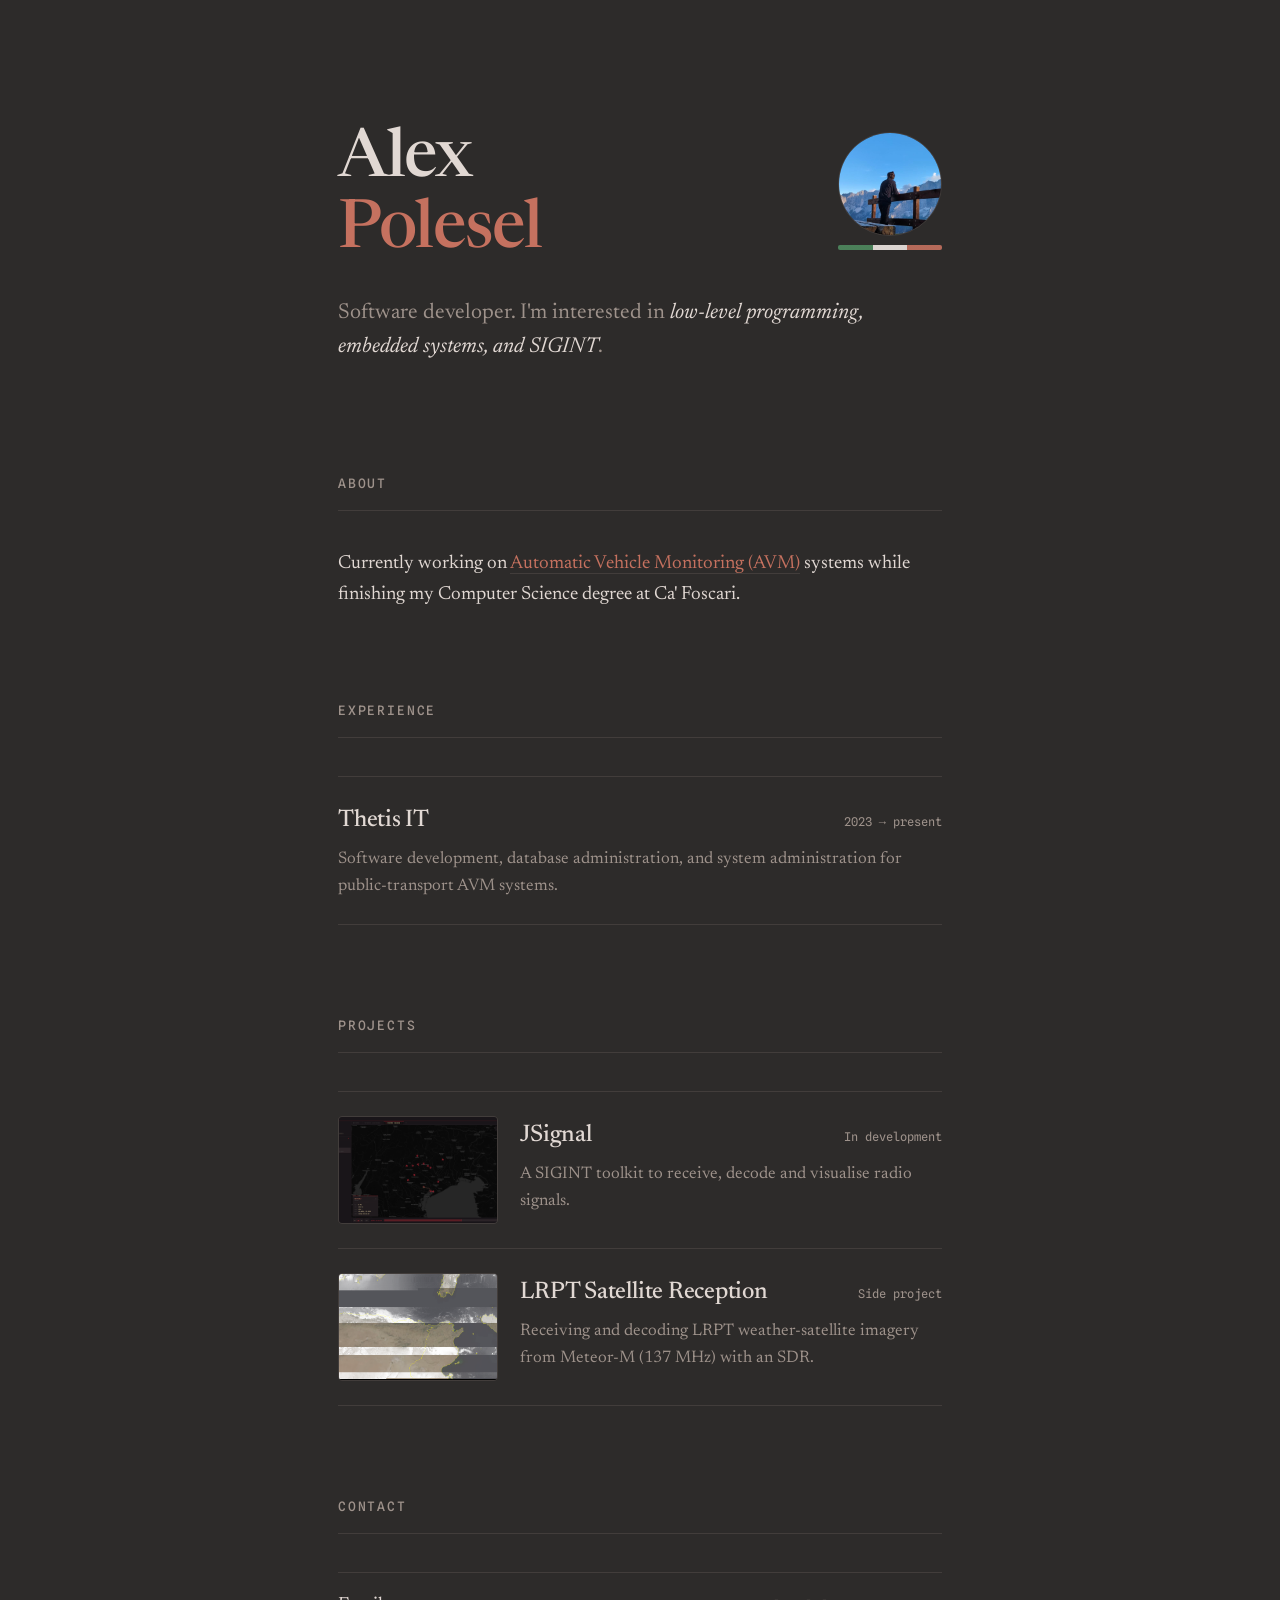
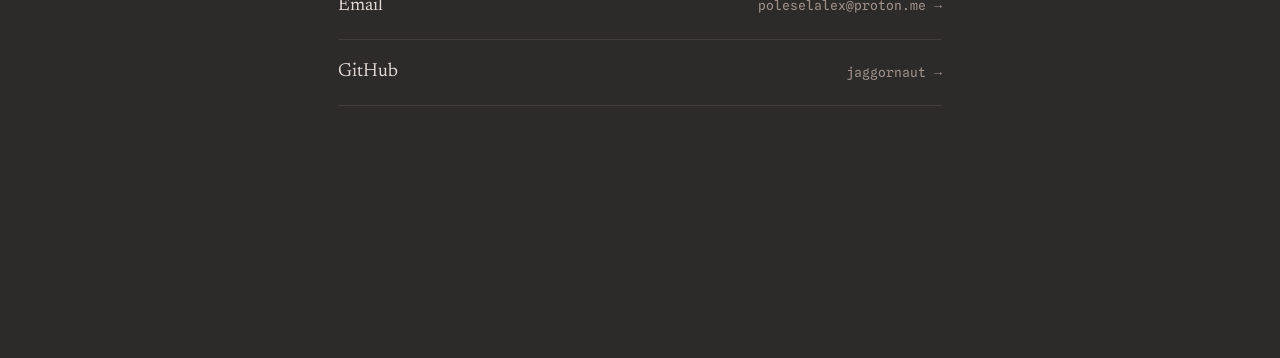
==== index.html @ 3ffa40e6 "first commit" ====
<!DOCTYPE html>
<html lang="en">
<head>
<meta charset="UTF-8">
<meta name="viewport" content="width=device-width, initial-scale=1.0">
<title>Alex Polesel</title>
<link rel="preconnect" href="https://fonts.googleapis.com">
<link rel="preconnect" href="https://fonts.gstatic.com" crossorigin>
<link href="https://fonts.googleapis.com/css2?family=Newsreader:ital,opsz,wght@0,6..72,400;0,6..72,500;1,6..72,400&family=Spline+Sans+Mono:wght@400;500&display=swap" rel="stylesheet">
<link rel="stylesheet" href="style.css">
</head>
<body>
  <div class="wrap">

    <header>
      <div class="hero-row">
        <h1 class="reveal d2">Alex<br><span class="hl">Polesel</span></h1>
        <div class="avatar-block reveal d1">
          <div class="avatar">
            <img src="images/propic.jpg" alt="Alex Polesel">
          </div>
          <div class="tricolore" aria-hidden="true"></div>
        </div>
      </div>
      <p class="intro reveal d3">
        Software developer. I'm interested in
        <em>low-level programming, embedded systems, and SIGINT</em>.
      </p>
    </header>

    <section class="reveal d4">
      <h2>About</h2>
      <p>
        Currently working on
        <a href="https://it.wikipedia.org/wiki/Automatic_vehicle_monitoring" target="_blank" rel="noopener">Automatic Vehicle Monitoring (AVM)</a>
        systems while finishing my Computer Science degree at Ca' Foscari.
      </p>
    </section>

    <section class="reveal d5">
      <h2>Experience</h2>

      <div class="work-item">
        <div class="work-head">
          <span class="work-title">Thetis IT</span>
          <span class="work-year">2023 → present</span>
        </div>
        <div class="work-desc">
          Software development, database administration, and system
          administration for public-transport AVM systems.
        </div>
      </div>
    </section>

    <section class="reveal d5">
      <h2>Projects</h2>

      <a class="work-item project" href="projects/jsignal.html">
        <div class="project-thumb">
          <img src="images/jsignal_history.gif" alt="JSignal">
          <svg class="ph" viewBox="0 0 24 24" aria-hidden="true">
            <rect x="3" y="4" width="18" height="16" rx="2"/>
            <circle cx="8.5" cy="9.5" r="1.5"/>
            <path d="M5 18l5-5 4 4 2-2 4 4"/>
          </svg>
        </div>
        <div class="project-body">
          <div class="work-head">
            <span class="work-title">JSignal</span>
            <span class="work-year">In development</span>
          </div>
          <div class="work-desc">
            A SIGINT toolkit to receive, decode and visualise radio signals.
          </div>
        </div>
      </a>

      <a class="work-item project" href="projects/lrpt.html">
        <div class="project-thumb">
          <img src="images/lrpt.png" alt="LRPT satellite image">
          <svg class="ph" viewBox="0 0 24 24" aria-hidden="true">
            <rect x="3" y="4" width="18" height="16" rx="2"/>
            <circle cx="8.5" cy="9.5" r="1.5"/>
            <path d="M5 18l5-5 4 4 2-2 4 4"/>
          </svg>
        </div>
        <div class="project-body">
          <div class="work-head">
            <span class="work-title">LRPT Satellite Reception</span>
            <span class="work-year">Side project</span>
          </div>
          <div class="work-desc">
            Receiving and decoding LRPT weather-satellite imagery from
            Meteor-M (137 MHz) with an SDR.
          </div>
        </div>
      </a>
    </section>

    <section class="reveal d5">
      <h2>Contact</h2>
      <ul class="links">
        <li><a href="mailto:poleselalex@proton.me"><span>Email</span><span class="arrow">poleselalex@proton.me →</span></a></li>
        <li><a href="https://github.com/jaggornaut" target="_blank" rel="noopener"><span>GitHub</span><span class="arrow">jaggornaut →</span></a></li>
      </ul>
    </section>

  </div>
</body>
</html>
---- style.css ----
:root{                  /* DARK — default: grigio neutro caldo, appena sporco di rosso */
  --bg: #2d2b2a;
  --ink: #e1d8d3;
  --muted: #9e928b;
  --line: #423d3b;
  --accent: #c5715f;    /* rosso mattone spento, leggibile senza essere acceso */
  --avatar-bg: #393634;
  --avatar-fig: #80726b;
  --serif: "Newsreader", Georgia, serif;
  --mono: "Spline Sans Mono", monospace;
}

*{ margin:0; padding:0; box-sizing:border-box; }

html{ scroll-behavior:smooth; }

body{
  background:var(--bg);
  color:var(--ink);
  font-family:var(--serif);
  font-size:19px;
  line-height:1.6;
  -webkit-font-smoothing:antialiased;
  text-rendering:optimizeLegibility;
  transition:background .4s ease, color .4s ease;
}

.wrap{
  max-width:660px;
  margin:0 auto;
  padding:14vh 28px 18vh;
}

/* hero */
header{ margin-bottom:12vh; }

/* back-link row on project pages */
.top-row{
  display:flex;
  justify-content:space-between;
  align-items:flex-start;
  margin-bottom:3rem;
}

/* avatar + tricolore */
.avatar-block{ flex-shrink:0; }

.hero-row{
  display:flex;
  justify-content:space-between;
  align-items:center;
  gap:1.5rem;
  margin-bottom:1.8rem;
}
.hero-row h1{ margin-bottom:0; }
.hero-row .avatar-block{ margin-bottom:12px; }

.avatar{
  width:104px;
  height:104px;
  border-radius:50%;
  background:var(--avatar-bg);
  border:1px solid var(--line);
  overflow:hidden;
}
.avatar img{ width:100%; height:100%; object-fit:cover; display:block; }

.tricolore{
  width:104px;
  height:5px;
  margin-top:9px;
  border-radius:2px;
  overflow:hidden;
  background:linear-gradient(
    to right,
    #4f8a5f 0 33.33%,    /* verde smorzato */
    #efe7e3 33.33% 66.66%,/* bianco caldo */
    var(--accent) 66.66% 100%  /* rosso spento */
  );
  opacity:.9;
}

h1{
  font-weight:500;
  font-size:clamp(2.6rem, 8vw, 4.2rem);
  line-height:1.05;
  letter-spacing:-0.02em;
  margin-bottom:1.8rem;
}
h1 .hl{ color:var(--accent); }

.intro{
  font-size:1.35rem;
  color:var(--muted);
  max-width:46ch;
}
.intro em{ color:var(--ink); font-style:italic; }

/* sections */
section{ margin-bottom:10vh; }

h2{
  font-family:var(--mono);
  font-weight:500;
  font-size:13px;
  letter-spacing:0.14em;
  text-transform:uppercase;
  color:var(--muted);
  padding-bottom:1rem;
  margin-bottom:2.4rem;
  border-bottom:1px solid var(--line);
}

p + p{ margin-top:1.2rem; }

section p a{
  color:var(--accent);
  text-decoration:none;
  border-bottom:1px solid var(--line);
  transition:border-color .25s ease;
}
section p a:hover{ border-bottom-color:var(--accent); }

/* work list */
.work-item{
  display:block;
  text-decoration:none;
  color:inherit;
  padding:1.5rem 0;
  border-bottom:1px solid var(--line);
  transition:padding-left .35s cubic-bezier(.2,.7,.3,1);
}
.work-item:first-of-type{ border-top:1px solid var(--line); }
.work-item:hover{ padding-left:1rem; }

.work-head{
  display:flex;
  justify-content:space-between;
  align-items:baseline;
  gap:1rem;
}
.work-title{
  font-size:1.5rem;
  font-weight:500;
  letter-spacing:-0.01em;
}
.work-item:hover .work-title{ color:var(--accent); }
.work-year{
  font-family:var(--mono);
  font-size:12px;
  color:var(--muted);
  white-space:nowrap;
}
.work-desc{
  color:var(--muted);
  margin-top:.4rem;
  font-size:1.05rem;
}

/* projects with image */
.project{ display:flex; gap:1.4rem; align-items:flex-start; }
.project-thumb{
  flex-shrink:0;
  width:160px;
  height:108px;
  border-radius:4px;
  border:1px solid var(--line);
  background:var(--avatar-bg);
  overflow:hidden;
  display:flex;
  align-items:center;
  justify-content:center;
}
.project-thumb img{ width:100%; height:100%; object-fit:cover; display:block; }
.project-thumb .ph{
  width:30px; height:30px;
  stroke:var(--avatar-fig);
  stroke-width:1.5;
  fill:none;
  opacity:.75;
}
.project-body{ flex:1; min-width:0; }
@media (max-width:520px){
  .project{ flex-direction:column; gap:1rem; }
  .project-thumb{ width:100%; height:170px; }
}

/* contact */
.links{ list-style:none; }
.links li{
  border-bottom:1px solid var(--line);
}
.links li:first-child{ border-top:1px solid var(--line); }
.links a{
  display:flex;
  justify-content:space-between;
  align-items:center;
  padding:1.1rem 0;
  text-decoration:none;
  color:var(--ink);
  transition:color .25s ease, padding-left .35s cubic-bezier(.2,.7,.3,1);
}
.links a:hover{ color:var(--accent); padding-left:.6rem; }
.links .arrow{ font-family:var(--mono); font-size:13px; color:var(--muted); }
.links a:hover .arrow{ color:var(--accent); }

/* entrance animation */
.reveal{
  opacity:0;
  transform:translateY(14px);
  animation:rise .9s cubic-bezier(.2,.7,.3,1) forwards;
}
@keyframes rise{ to{ opacity:1; transform:none; } }
.d1{ animation-delay:.05s } .d2{ animation-delay:.18s }
.d3{ animation-delay:.31s } .d4{ animation-delay:.44s }
.d5{ animation-delay:.57s }

@media (prefers-reduced-motion: reduce){
  .reveal{ animation:none; opacity:1; transform:none; }
}

/* ===== project detail pages ===== */
.back{
  display:inline-block;
  margin-bottom:3rem;
  font-family:var(--mono);
  font-size:12px;
  letter-spacing:0.1em;
  text-transform:uppercase;
  color:var(--muted);
  text-decoration:none;
  border-bottom:1px solid transparent;
  transition:color .25s ease, border-color .25s ease;
}
.back:hover{ color:var(--accent); border-bottom-color:var(--accent); }

.detail-head h1{
  font-size:clamp(2rem, 6vw, 3rem);
  margin-bottom:.8rem;
}
.detail-meta{
  font-family:var(--mono);
  font-size:12px;
  letter-spacing:0.05em;
  color:var(--muted);
  margin-bottom:3rem;
}

.detail-figure{ margin:0 0 3rem; }
.detail-figure img{
  width:100%;
  height:auto;
  display:block;
  border-radius:4px;
  border:1px solid var(--line);
}
.detail-figure figcaption{
  margin-top:.7rem;
  font-family:var(--mono);
  font-size:12px;
  color:var(--muted);
}

.prose h2{ margin-top:3rem; }
.prose p{ color:var(--ink); }
.prose ul{ margin:1.2rem 0; padding-left:1.2rem; color:var(--ink); }
.prose li{ margin:.4rem 0; }
.prose a{
  color:var(--accent);
  text-decoration:none;
  border-bottom:1px solid var(--line);
  transition:border-color .25s ease;
}
.prose a:hover{ border-bottom-color:var(--accent); }
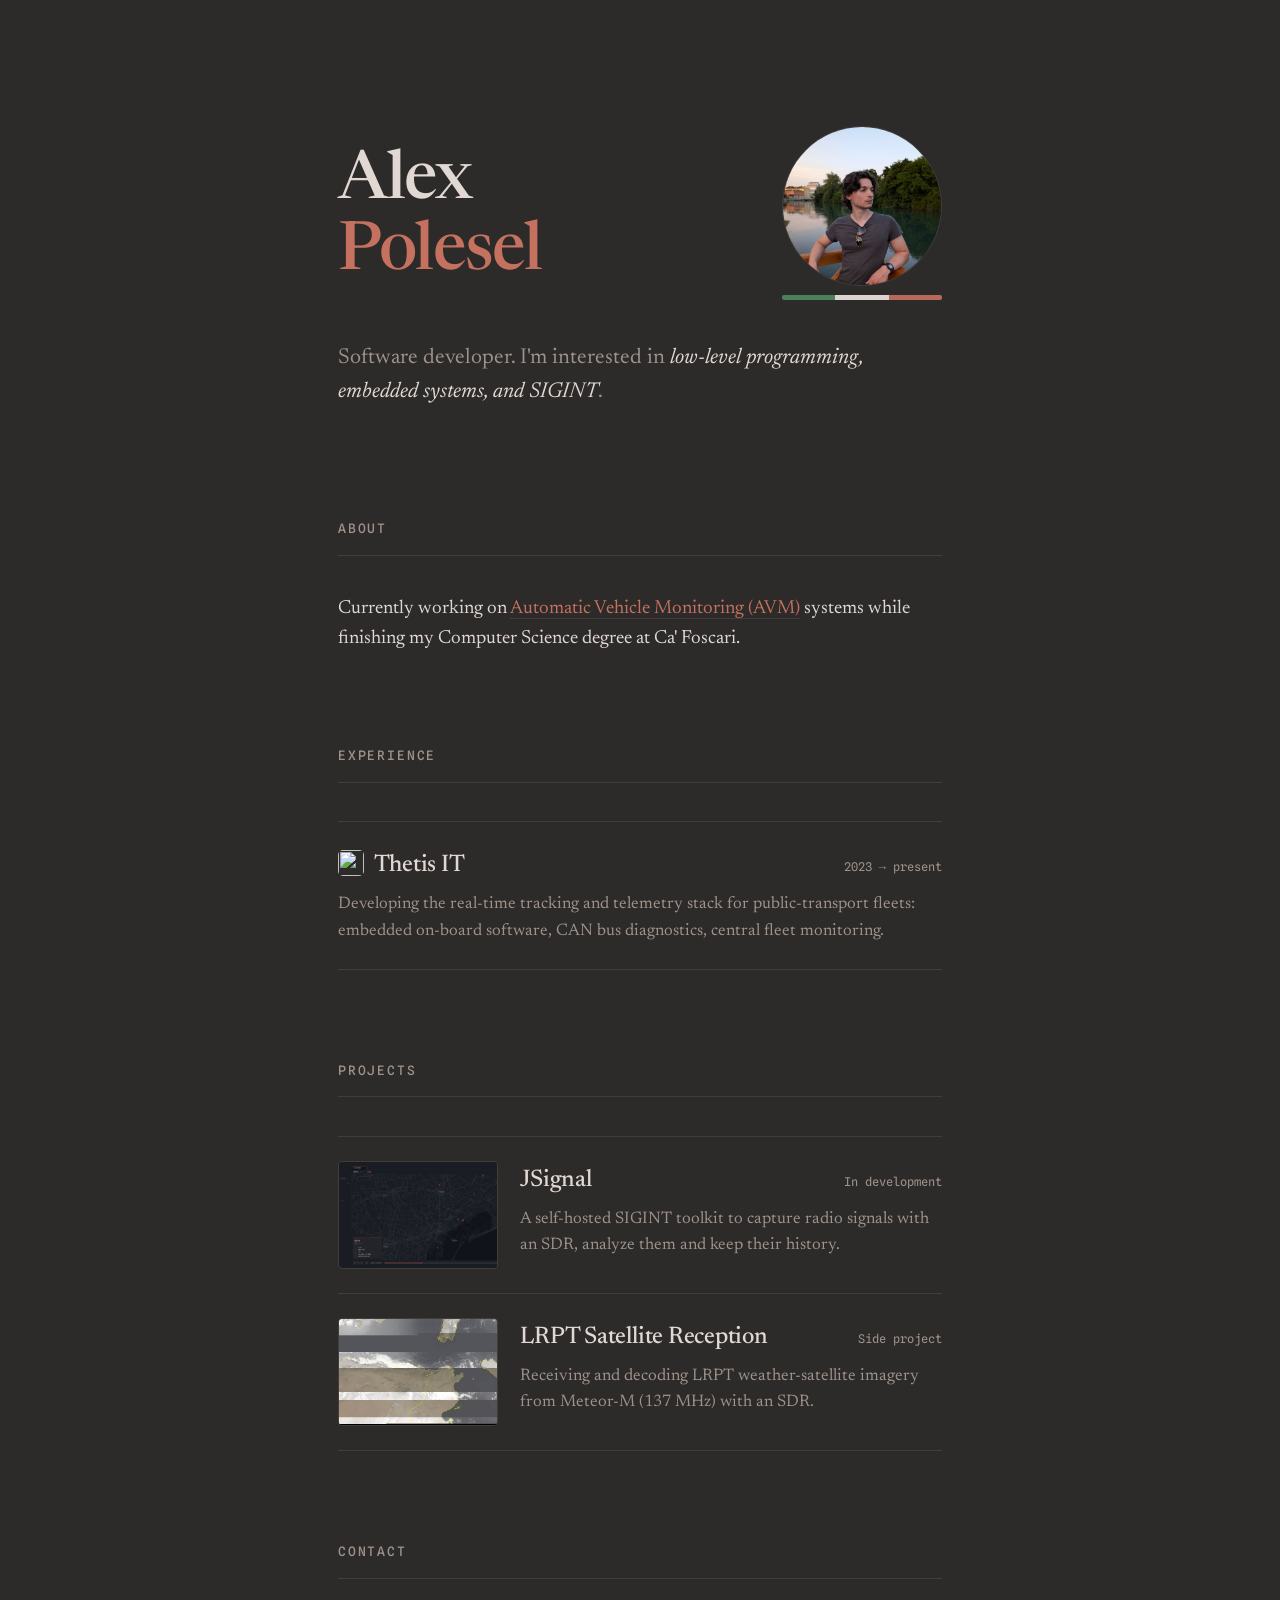
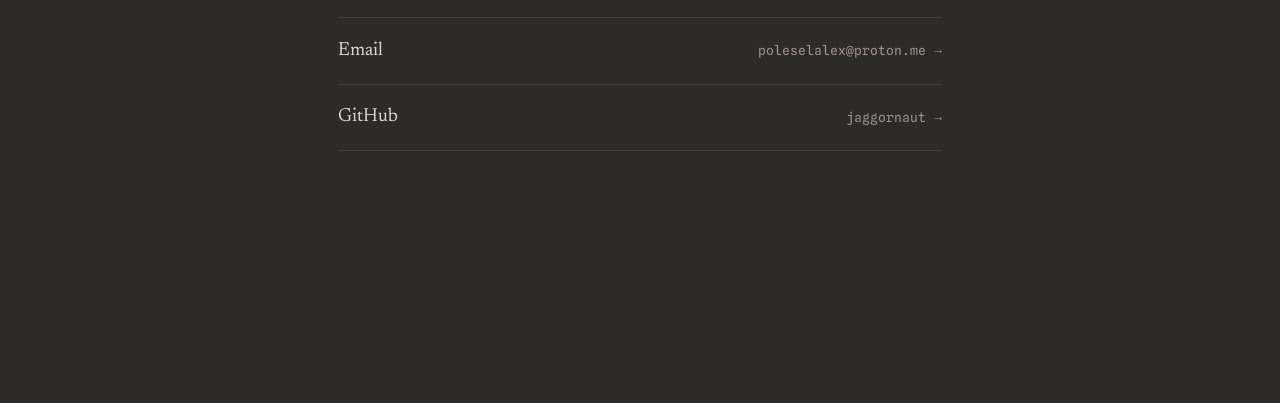
==== commit a06fbf9b: "update" ====
--- a/index.html
+++ b/index.html
@@ -42,12 +42,13 @@
 
       <div class="work-item">
         <div class="work-head">
-          <span class="work-title">Thetis IT</span>
+          <span class="work-title"><img class="work-logo" src="https://thetisit.com/favicon.ico" alt="">Thetis IT</span>
           <span class="work-year">2023 → present</span>
         </div>
         <div class="work-desc">
-          Software development, database administration, and system
-          administration for public-transport AVM systems.
+          Developing the real-time tracking and telemetry stack for
+          public-transport fleets: embedded on-board software, CAN bus
+          diagnostics, central fleet monitoring.
         </div>
       </div>
     </section>
@@ -57,12 +58,7 @@
 
       <a class="work-item project" href="projects/jsignal.html">
         <div class="project-thumb">
-          <img src="images/jsignal_history.gif" alt="JSignal">
-          <svg class="ph" viewBox="0 0 24 24" aria-hidden="true">
-            <rect x="3" y="4" width="18" height="16" rx="2"/>
-            <circle cx="8.5" cy="9.5" r="1.5"/>
-            <path d="M5 18l5-5 4 4 2-2 4 4"/>
-          </svg>
+          <img src="images/jsignal-adsb.gif" alt="JSignal">
         </div>
         <div class="project-body">
           <div class="work-head">
@@ -70,7 +66,8 @@
             <span class="work-year">In development</span>
           </div>
           <div class="work-desc">
-            A SIGINT toolkit to receive, decode and visualise radio signals.
+            A self-hosted SIGINT toolkit to capture radio signals with an SDR,
+            analyze them and keep their history.
           </div>
         </div>
       </a>
@@ -78,11 +75,6 @@
       <a class="work-item project" href="projects/lrpt.html">
         <div class="project-thumb">
           <img src="images/lrpt.png" alt="LRPT satellite image">
-          <svg class="ph" viewBox="0 0 24 24" aria-hidden="true">
-            <rect x="3" y="4" width="18" height="16" rx="2"/>
-            <circle cx="8.5" cy="9.5" r="1.5"/>
-            <path d="M5 18l5-5 4 4 2-2 4 4"/>
-          </svg>
         </div>
         <div class="project-body">
           <div class="work-head">
--- a/style.css
+++ b/style.css
@@ -1,10 +1,9 @@
-:root{                  /* DARK — default: grigio neutro caldo, appena sporco di rosso */
+:root{                  
   --bg: #2d2b2a;
   --ink: #e1d8d3;
   --muted: #9e928b;
   --line: #423d3b;
-  --accent: #c5715f;    /* rosso mattone spento, leggibile senza essere acceso */
-  --avatar-bg: #393634;
+  --accent: #c5715f;    
   --avatar-fig: #80726b;
   --serif: "Newsreader", Georgia, serif;
   --mono: "Spline Sans Mono", monospace;
@@ -31,10 +30,8 @@
   padding:14vh 28px 18vh;
 }
 
-/* hero */
 header{ margin-bottom:12vh; }
 
-/* back-link row on project pages */
 .top-row{
   display:flex;
   justify-content:space-between;
@@ -42,7 +39,6 @@
   margin-bottom:3rem;
 }
 
-/* avatar + tricolore */
 .avatar-block{ flex-shrink:0; }
 
 .hero-row{
@@ -56,8 +52,8 @@
 .hero-row .avatar-block{ margin-bottom:12px; }
 
 .avatar{
-  width:104px;
-  height:104px;
+  width:160px;
+  height:160px;
   border-radius:50%;
   background:var(--avatar-bg);
   border:1px solid var(--line);
@@ -66,16 +62,16 @@
 .avatar img{ width:100%; height:100%; object-fit:cover; display:block; }
 
 .tricolore{
-  width:104px;
+  width:160px;
   height:5px;
   margin-top:9px;
   border-radius:2px;
   overflow:hidden;
   background:linear-gradient(
     to right,
-    #4f8a5f 0 33.33%,    /* verde smorzato */
-    #efe7e3 33.33% 66.66%,/* bianco caldo */
-    var(--accent) 66.66% 100%  /* rosso spento */
+    #4f8a5f 0 33.33%,    
+    #efe7e3 33.33% 66.66%,
+    var(--accent) 66.66% 100%  
   );
   opacity:.9;
 }
@@ -96,7 +92,6 @@
 }
 .intro em{ color:var(--ink); font-style:italic; }
 
-/* sections */
 section{ margin-bottom:10vh; }
 
 h2{
@@ -145,6 +140,13 @@
   letter-spacing:-0.01em;
 }
 .work-item:hover .work-title{ color:var(--accent); }
+.work-logo{
+  width:26px;
+  height:26px;
+  margin-right:.6rem;
+  vertical-align:-5px;
+  border-radius:5px;
+}
 .work-year{
   font-family:var(--mono);
   font-size:12px;
@@ -157,7 +159,6 @@
   font-size:1.05rem;
 }
 
-/* projects with image */
 .project{ display:flex; gap:1.4rem; align-items:flex-start; }
 .project-thumb{
   flex-shrink:0;
@@ -172,20 +173,14 @@
   justify-content:center;
 }
 .project-thumb img{ width:100%; height:100%; object-fit:cover; display:block; }
-.project-thumb .ph{
-  width:30px; height:30px;
-  stroke:var(--avatar-fig);
-  stroke-width:1.5;
-  fill:none;
-  opacity:.75;
-}
 .project-body{ flex:1; min-width:0; }
 @media (max-width:520px){
   .project{ flex-direction:column; gap:1rem; }
   .project-thumb{ width:100%; height:170px; }
-}
-
-/* contact */
+  .avatar{ width:120px; height:120px; }
+  .tricolore{ width:120px; }
+}
+
 .links{ list-style:none; }
 .links li{
   border-bottom:1px solid var(--line);
@@ -204,7 +199,6 @@
 .links .arrow{ font-family:var(--mono); font-size:13px; color:var(--muted); }
 .links a:hover .arrow{ color:var(--accent); }
 
-/* entrance animation */
 .reveal{
   opacity:0;
   transform:translateY(14px);
@@ -219,7 +213,6 @@
   .reveal{ animation:none; opacity:1; transform:none; }
 }
 
-/* ===== project detail pages ===== */
 .back{
   display:inline-block;
   margin-bottom:3rem;
@@ -261,7 +254,21 @@
   color:var(--muted);
 }
 
+/* key/value spec list */
+.spec{ margin:1.2rem 0; }
+.spec dt{
+  font-family:var(--mono);
+  font-size:13px;
+  letter-spacing:0.06em;
+  color:var(--accent);
+  padding-top:.9rem;
+  border-top:1px solid var(--line);
+}
+.spec dd{ color:var(--muted); font-size:1.05rem; padding-bottom:.9rem; }
+.spec dd:last-child{ border-bottom:1px solid var(--line); }
+
 .prose h2{ margin-top:3rem; }
+.prose + section{ margin-top:6vh; }
 .prose p{ color:var(--ink); }
 .prose ul{ margin:1.2rem 0; padding-left:1.2rem; color:var(--ink); }
 .prose li{ margin:.4rem 0; }
